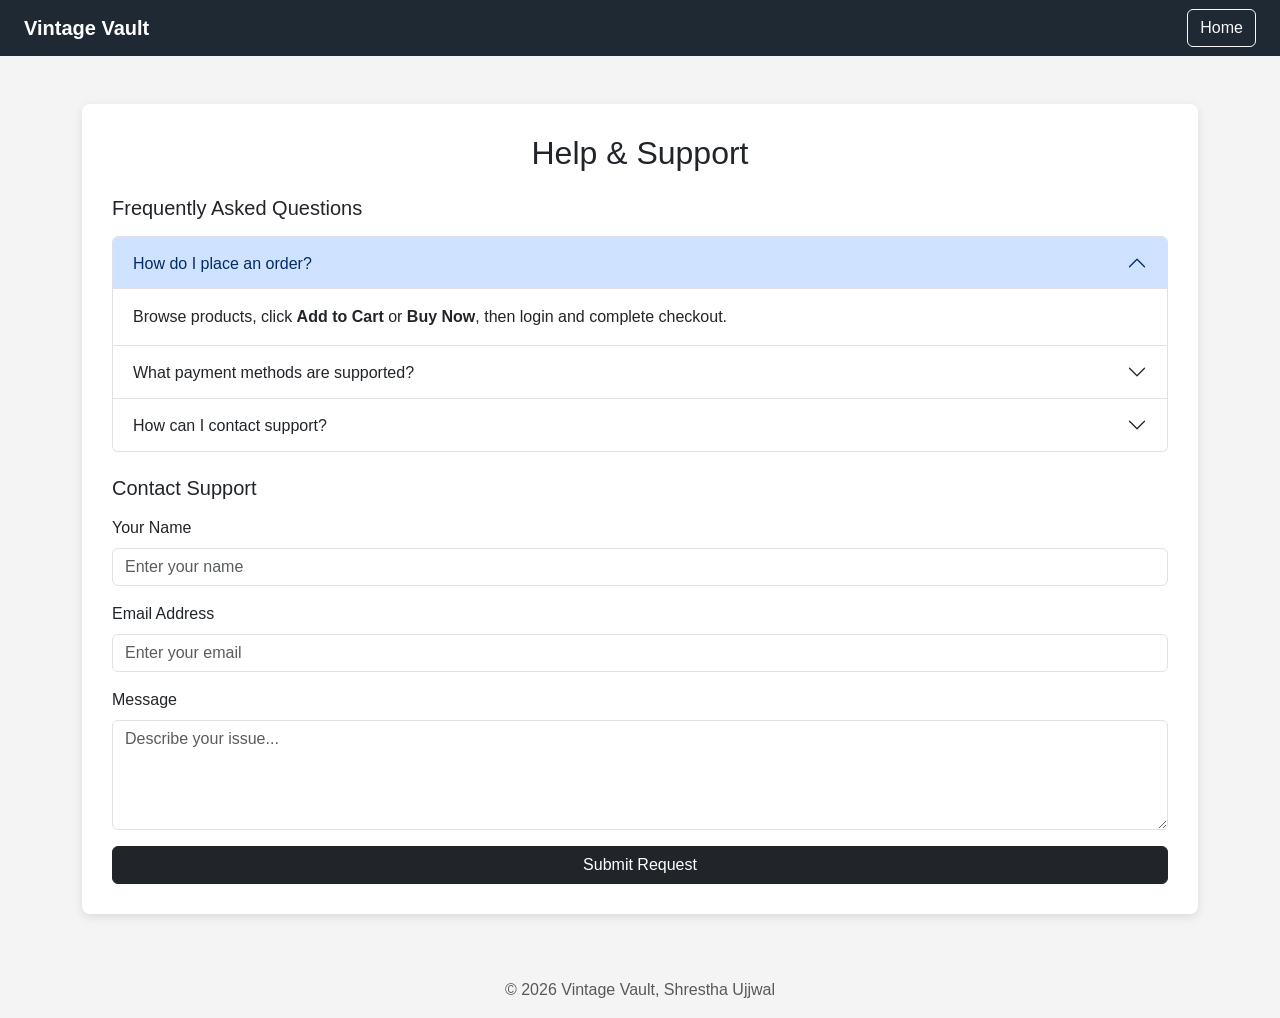
==== help and support.html @ 7d3de325 "Add files via upload" ====
<!DOCTYPE html>
<html lang="en">
<head>
  <meta charset="UTF-8">
  <title>Help & Support | Vintage Vault</title>
  <meta name="viewport" content="width=device-width, initial-scale=1.0">

  <!-- Bootstrap -->
  <link href="https://cdn.jsdelivr.net/npm/bootstrap@5.3.8/dist/css/bootstrap.min.css" rel="stylesheet">

  <style>
    body {
      background-color: #f4f4f4;
      font-family: Arial, sans-serif;
    }
    .support-box {
      background: #fff;
      padding: 30px;
      border-radius: 8px;
      box-shadow: 0 3px 10px rgba(0,0,0,0.1);
    }
    .support-icon {
      font-size: 2rem;
    }
  </style>
</head>

<body>

<!-- NAVBAR -->
<nav class="navbar navbar-dark px-4" style="background-color:#1f2933;">
  <a class="navbar-brand fw-bold" href="index.html">Vintage Vault</a>
  <a href="index.html" class="btn btn-outline-light">Home</a>
</nav>

<!-- HELP & SUPPORT -->
<div class="container my-5">
  <div class="support-box">

    <h2 class="mb-4 text-center">Help & Support</h2>

    <!-- FAQ SECTION -->
    <h5 class="mb-3">Frequently Asked Questions</h5>

    <div class="accordion mb-4" id="faqAccordion">

      <div class="accordion-item">
        <h2 class="accordion-header">
          <button class="accordion-button" data-bs-toggle="collapse" data-bs-target="#faq1">
            How do I place an order?
          </button>
        </h2>
        <div id="faq1" class="accordion-collapse collapse show">
          <div class="accordion-body">
            Browse products, click <strong>Add to Cart</strong> or <strong>Buy Now</strong>,
            then login and complete checkout.
          </div>
        </div>
      </div>

      <div class="accordion-item">
        <h2 class="accordion-header">
          <button class="accordion-button collapsed" data-bs-toggle="collapse" data-bs-target="#faq2">
            What payment methods are supported?
          </button>
        </h2>
        <div id="faq2" class="accordion-collapse collapse">
          <div class="accordion-body">
            Currently, we support Cash on Delivery and Online Payments.
          </div>
        </div>
      </div>

      <div class="accordion-item">
        <h2 class="accordion-header">
          <button class="accordion-button collapsed" data-bs-toggle="collapse" data-bs-target="#faq3">
            How can I contact support?
          </button>
        </h2>
        <div id="faq3" class="accordion-collapse collapse">
          <div class="accordion-body">
            Use the contact form below or email us directly.
          </div>
        </div>
      </div>

    </div>

    <!-- CONTACT SECTION -->
    <h5 class="mb-3">Contact Support</h5>

    <form action="https://formspree.io/f/mzdvwvdb" method="POST">
      <div class="mb-3">
        <label class="form-label">Your Name</label>
        <input type="text" class="form-control" placeholder="Enter your name" required>
      </div>

      <div class="mb-3">
        <label class="form-label">Email Address</label>
        <input type="email" class="form-control" placeholder="Enter your email" required>
      </div>

      <div class="mb-3">
        <label class="form-label">Message</label>
        <textarea class="form-control" rows="4" placeholder="Describe your issue..." required></textarea>
      </div>

      <button type="submit" class="btn btn-dark w-100">Submit Request</button>
    </form>

  </div>
</div>

<!-- FOOTER -->
<footer class="text-center py-3 text-muted">
  © 2026 Vintage Vault, Shrestha Ujjwal
</footer>

<script src="https://cdn.jsdelivr.net/npm/bootstrap@5.3.8/dist/js/bootstrap.bundle.min.js"></script>
</body>
</html>
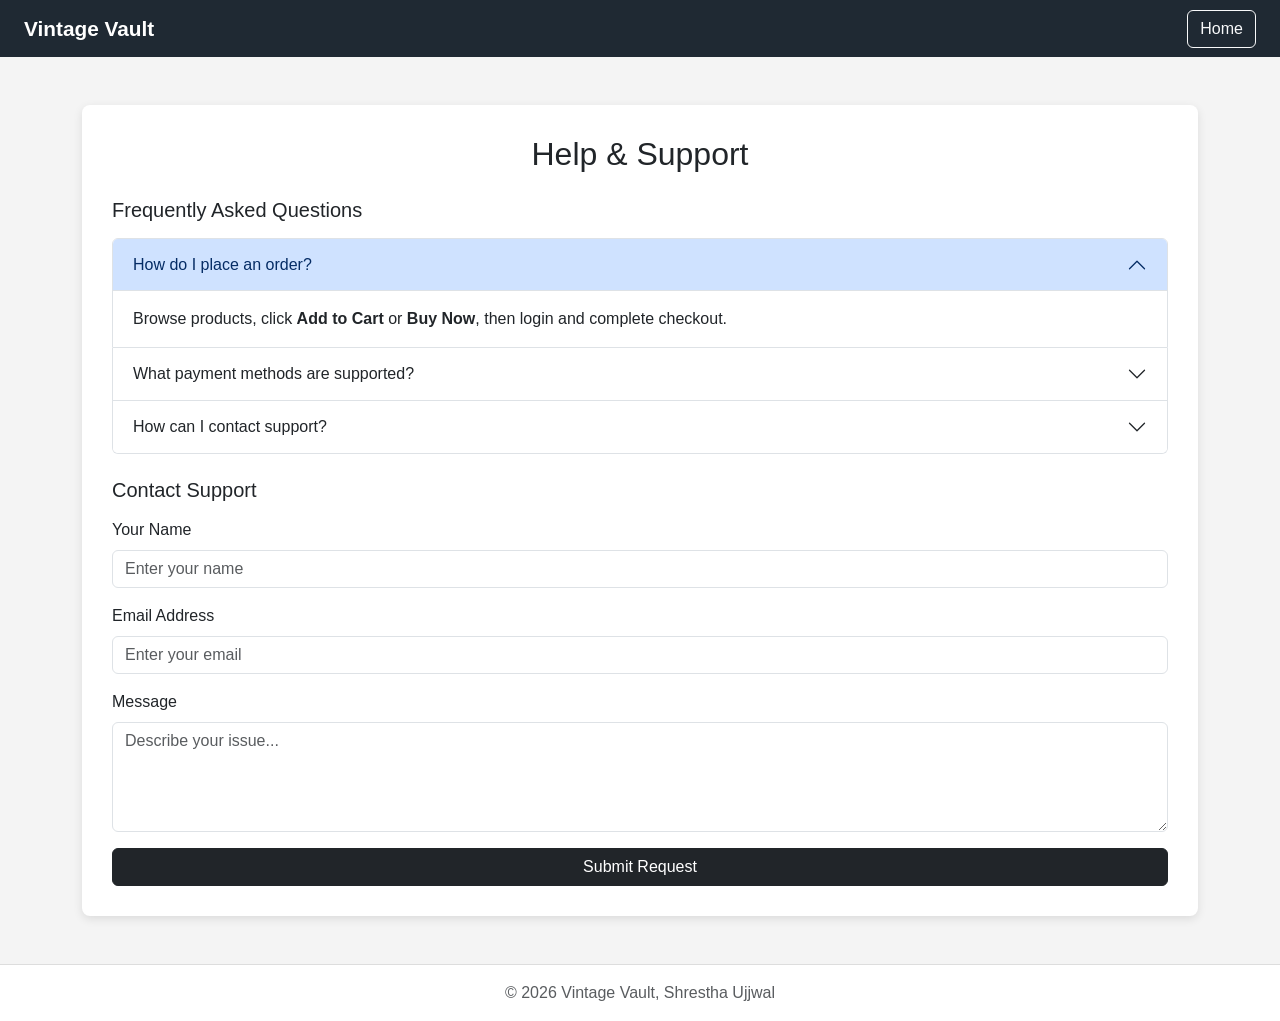
==== commit 0d605379: "help and support new commit" ====
--- a/help and support.html
+++ b/help and support.html
@@ -5,7 +5,7 @@
   <title>Help & Support | Vintage Vault</title>
   <meta name="viewport" content="width=device-width, initial-scale=1.0">
 
-  <!-- Bootstrap -->
+  <!-- Bootstrap CSS -->
   <link href="https://cdn.jsdelivr.net/npm/bootstrap@5.3.8/dist/css/bootstrap.min.css" rel="stylesheet">
 
   <style>
@@ -13,14 +13,21 @@
       background-color: #f4f4f4;
       font-family: Arial, sans-serif;
     }
+
     .support-box {
       background: #fff;
       padding: 30px;
       border-radius: 8px;
       box-shadow: 0 3px 10px rgba(0,0,0,0.1);
     }
-    .support-icon {
-      font-size: 2rem;
+
+    .navbar-brand {
+      font-size: 1.3rem;
+    }
+
+    footer {
+      background: #fff;
+      border-top: 1px solid #ddd;
     }
   </style>
 </head>
@@ -33,7 +40,7 @@
   <a href="index.html" class="btn btn-outline-light">Home</a>
 </nav>
 
-<!-- HELP & SUPPORT -->
+<!-- HELP & SUPPORT SECTION -->
 <div class="container my-5">
   <div class="support-box">
 
@@ -44,13 +51,20 @@
 
     <div class="accordion mb-4" id="faqAccordion">
 
+      <!-- FAQ 1 -->
       <div class="accordion-item">
-        <h2 class="accordion-header">
-          <button class="accordion-button" data-bs-toggle="collapse" data-bs-target="#faq1">
+        <h2 class="accordion-header" id="headingOne">
+          <button class="accordion-button" type="button"
+            data-bs-toggle="collapse"
+            data-bs-target="#faq1"
+            aria-expanded="true"
+            aria-controls="faq1">
             How do I place an order?
           </button>
         </h2>
-        <div id="faq1" class="accordion-collapse collapse show">
+        <div id="faq1"
+          class="accordion-collapse collapse show"
+          data-bs-parent="#faqAccordion">
           <div class="accordion-body">
             Browse products, click <strong>Add to Cart</strong> or <strong>Buy Now</strong>,
             then login and complete checkout.
@@ -58,26 +72,40 @@
         </div>
       </div>
 
+      <!-- FAQ 2 -->
       <div class="accordion-item">
-        <h2 class="accordion-header">
-          <button class="accordion-button collapsed" data-bs-toggle="collapse" data-bs-target="#faq2">
+        <h2 class="accordion-header" id="headingTwo">
+          <button class="accordion-button collapsed" type="button"
+            data-bs-toggle="collapse"
+            data-bs-target="#faq2"
+            aria-expanded="false"
+            aria-controls="faq2">
             What payment methods are supported?
           </button>
         </h2>
-        <div id="faq2" class="accordion-collapse collapse">
+        <div id="faq2"
+          class="accordion-collapse collapse"
+          data-bs-parent="#faqAccordion">
           <div class="accordion-body">
             Currently, we support Cash on Delivery and Online Payments.
           </div>
         </div>
       </div>
 
+      <!-- FAQ 3 -->
       <div class="accordion-item">
-        <h2 class="accordion-header">
-          <button class="accordion-button collapsed" data-bs-toggle="collapse" data-bs-target="#faq3">
+        <h2 class="accordion-header" id="headingThree">
+          <button class="accordion-button collapsed" type="button"
+            data-bs-toggle="collapse"
+            data-bs-target="#faq3"
+            aria-expanded="false"
+            aria-controls="faq3">
             How can I contact support?
           </button>
         </h2>
-        <div id="faq3" class="accordion-collapse collapse">
+        <div id="faq3"
+          class="accordion-collapse collapse"
+          data-bs-parent="#faqAccordion">
           <div class="accordion-body">
             Use the contact form below or email us directly.
           </div>
@@ -89,23 +117,45 @@
     <!-- CONTACT SECTION -->
     <h5 class="mb-3">Contact Support</h5>
 
-    <form action="https://formspree.io/f/mzdvwvdb" method="POST">
+    <form action="https://formspree.io/f/xgolnora" method="POST">
+
       <div class="mb-3">
-        <label class="form-label">Your Name</label>
-        <input type="text" class="form-control" placeholder="Enter your name" required>
+        <label for="name" class="form-label">Your Name</label>
+        <input type="text"
+               id="name"
+               name="name"
+               class="form-control"
+               placeholder="Enter your name"
+               required>
       </div>
 
       <div class="mb-3">
-        <label class="form-label">Email Address</label>
-        <input type="email" class="form-control" placeholder="Enter your email" required>
+        <label for="email" class="form-label">Email Address</label>
+        <input type="email"
+               id="email"
+               name="email"
+               class="form-control"
+               placeholder="Enter your email"
+               required>
       </div>
 
       <div class="mb-3">
-        <label class="form-label">Message</label>
-        <textarea class="form-control" rows="4" placeholder="Describe your issue..." required></textarea>
+        <label for="message" class="form-label">Message</label>
+        <textarea id="message"
+                  name="message"
+                  class="form-control"
+                  rows="4"
+                  placeholder="Describe your issue..."
+                  required></textarea>
       </div>
 
-      <button type="submit" class="btn btn-dark w-100">Submit Request</button>
+      <!-- Optional hidden subject -->
+      <input type="hidden" name="_subject" value="New Support Request - Vintage Vault">
+
+      <button type="submit" class="btn btn-dark w-100">
+        Submit Request
+      </button>
+
     </form>
 
   </div>
@@ -116,6 +166,8 @@
   © 2026 Vintage Vault, Shrestha Ujjwal
 </footer>
 
+<!-- Bootstrap JS -->
 <script src="https://cdn.jsdelivr.net/npm/bootstrap@5.3.8/dist/js/bootstrap.bundle.min.js"></script>
+
 </body>
-</html>
+</html>
